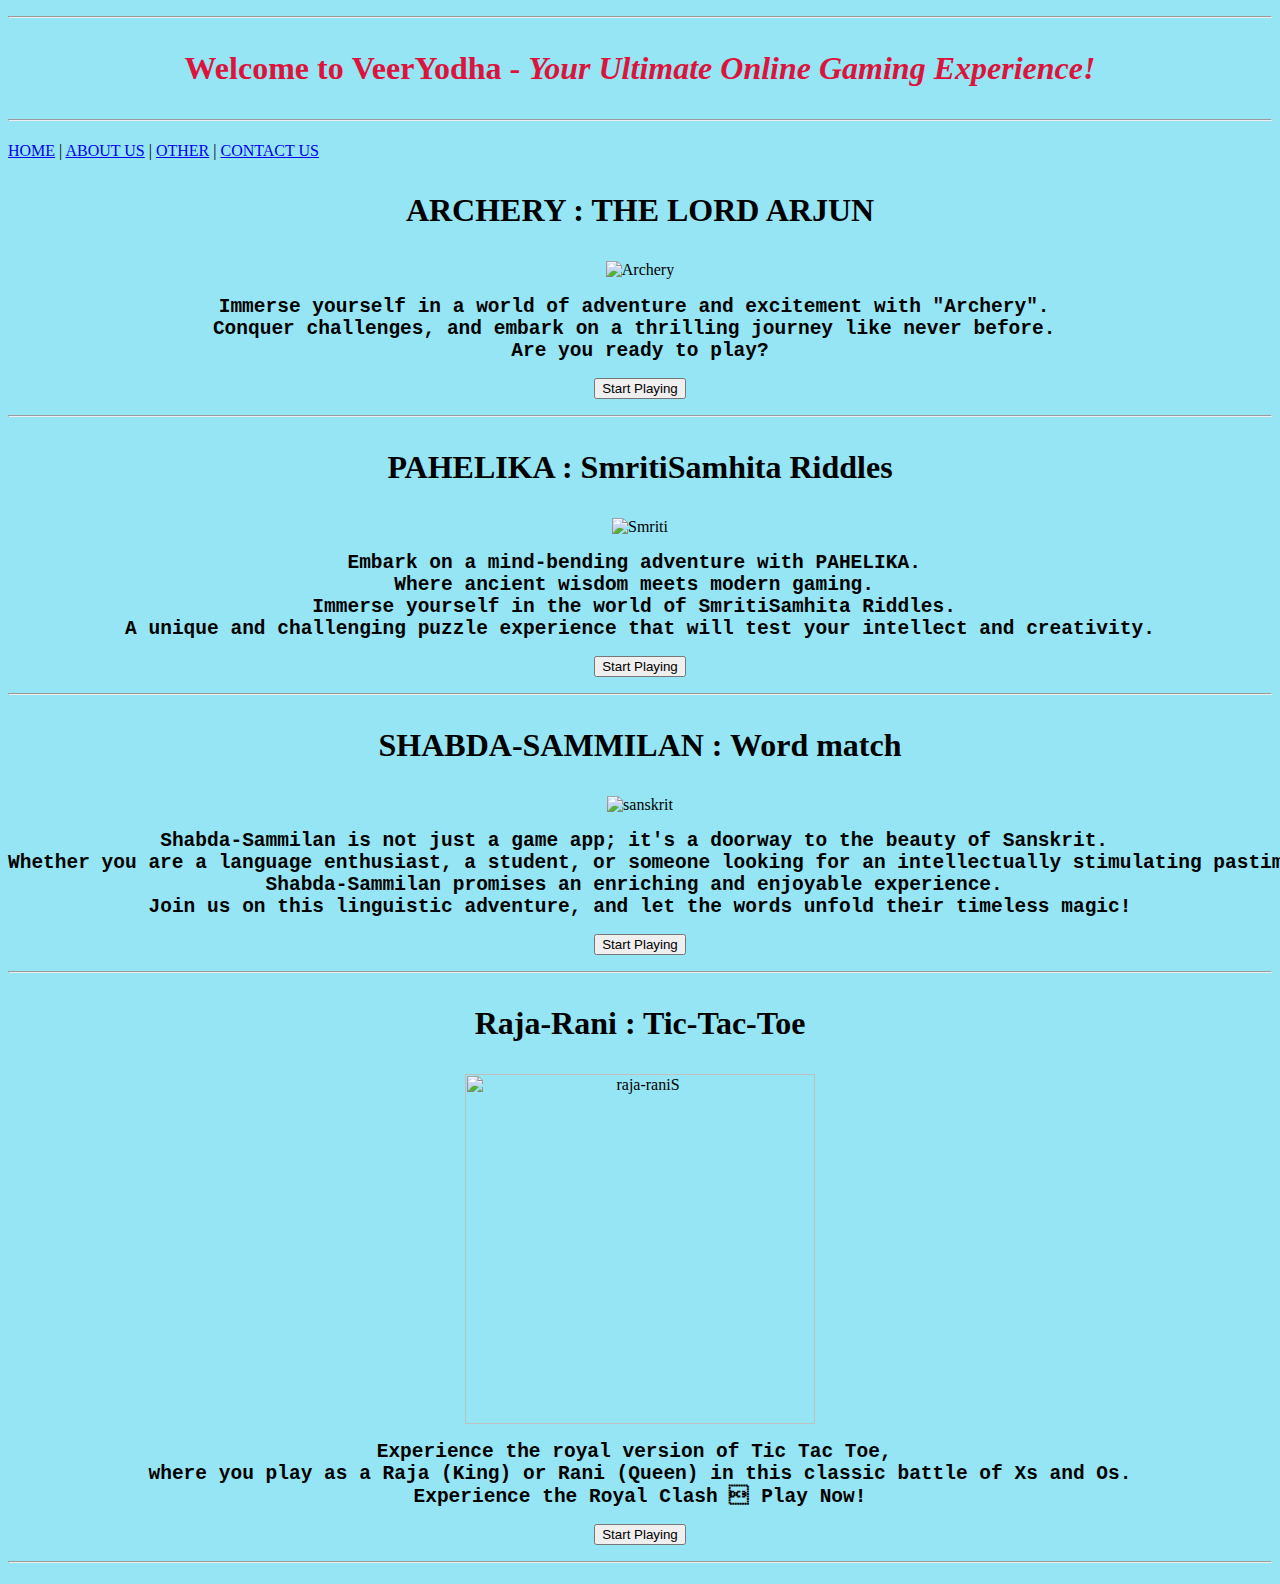
==== index.html @ a01bb9aa "03/02/24" ====
<html>

<head >
    <title>VeerYodha-Online Gaming app</title>
    <h1 style="color: crimson;">
        <hr >
        <p style="text-align:center">Welcome to <b>VeerYodha</b> - <i>Your Ultimate Online Gaming Experience!</i></p>
        <hr>
    </h1>
    <nav>
        <a href="/home.html" target="_blank">HOME</a> |
        <a href="/about.html" target="_blank">ABOUT US</a> |
        <a href="/other.html" target="_blank">OTHER</a> |
        <a href="/contact.html" target="_blank">CONTACT US</a>
        </nav>
</head>

<body style="background-color:rgba(19, 198, 230, 0.452)">
    

    <div>
    <h1><p style="text-align:center">ARCHERY : THE LORD ARJUN</p></h1>
    <p style="text-align:center">
    <img src="\images.jfif" alt="Archery"></p>
    <pre style="text-align:center"><h2>Immerse yourself in a world of adventure and excitement with "Archery". 
Conquer challenges, and embark on a thrilling journey like never before. 
Are you ready to play?</h2></pre>
    <a href="\archary.html" target="_blank"> 
    <p style="text-align:center"><button type="button" >Start Playing</button></p>
    </a>
    <hr>
</div>

<div>
    <h1><p style="text-align:center">PAHELIKA : SmritiSamhita Riddles</p></h1>
    <p style="text-align:center">
    <img src="\smriti.jpg" alt="Smriti">
    <pre style="text-align:center"><h2>Embark on a mind-bending adventure with PAHELIKA. 
Where ancient wisdom meets modern gaming. 
Immerse yourself in the world of SmritiSamhita Riddles. 
A unique and challenging puzzle experience that will test your intellect and creativity.</h2></pre></p>
    <a href="\pahelika.html" target="_blank"> 
    <p style="text-align:center"><button type="button" >Start Playing</button>
    </a>
    <hr>
</div>


<div>
    <h1><p style="text-align: center;">SHABDA-SAMMILAN : Word match</p></h1>
    <p style="text-align:center">
    <img src="\sanskrit.webp" alt="sanskrit" ></p>
    <pre style="text-align:center"><h2>Shabda-Sammilan is not just a game app; it's a doorway to the beauty of Sanskrit. 
Whether you are a language enthusiast, a student, or someone looking for an intellectually stimulating pastime, 
Shabda-Sammilan promises an enriching and enjoyable experience. 
Join us on this linguistic adventure, and let the words unfold their timeless magic!</h2></pre>
    <a href="\shabdasammilan.html" target="_blank"> 
    <p style="text-align:center"><button type="button" >Start Playing</button></p>
    </a>
    <hr>
</div>

<div>
    <h1><p style="text-align: center;">Raja-Rani : Tic-Tac-Toe</p></h1>
    <p style="text-align:center">
    <img src="\rajarani.jpg" alt="raja-raniS" width="350"></p>
    <pre style="text-align:center"><h2>Experience the royal version of Tic Tac Toe, 
where you play as a Raja (King) or Rani (Queen) in this classic battle of Xs and Os.
Experience the Royal Clash  Play Now!</h2></pre>
    <a href="\rajarani.html" target="_blank"> 
    <p style="text-align:center"><button type="button" >Start Playing</button></p>
    </a>
    <hr>
</div>
</body>

</html>
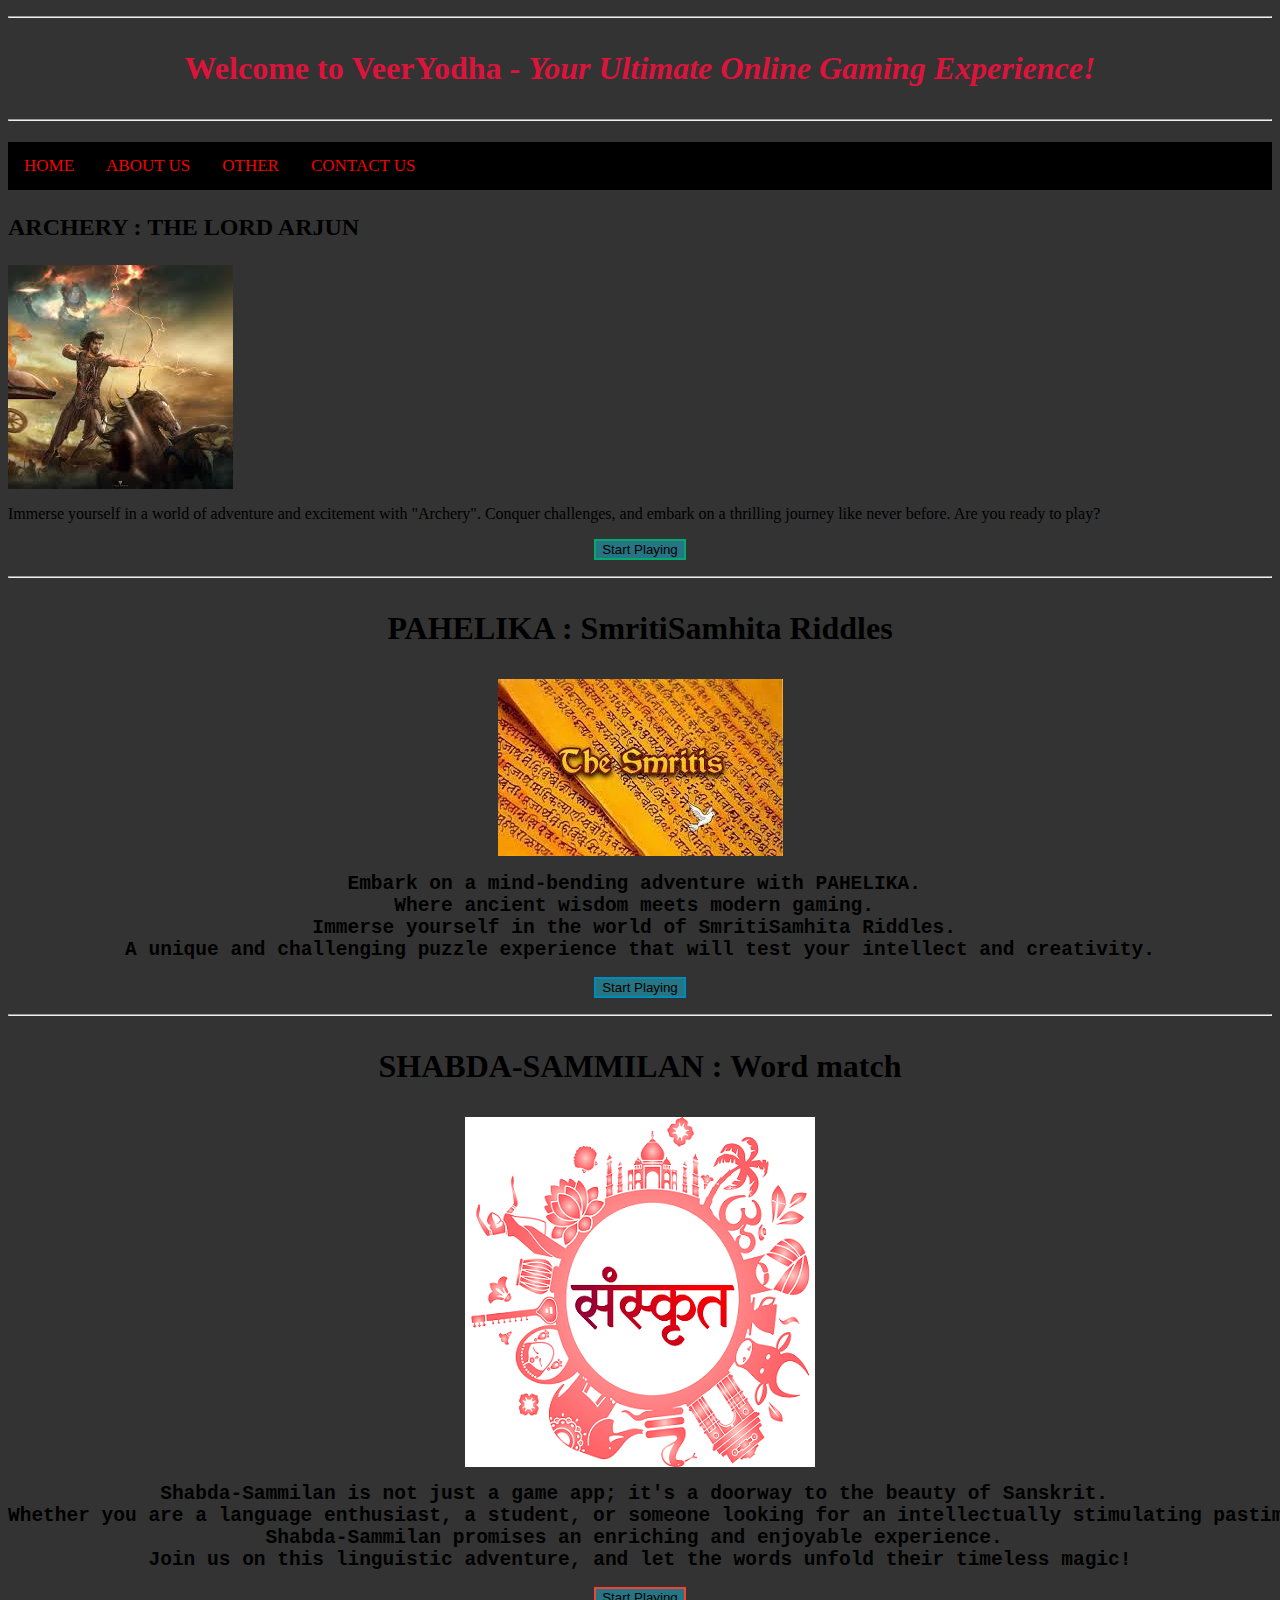
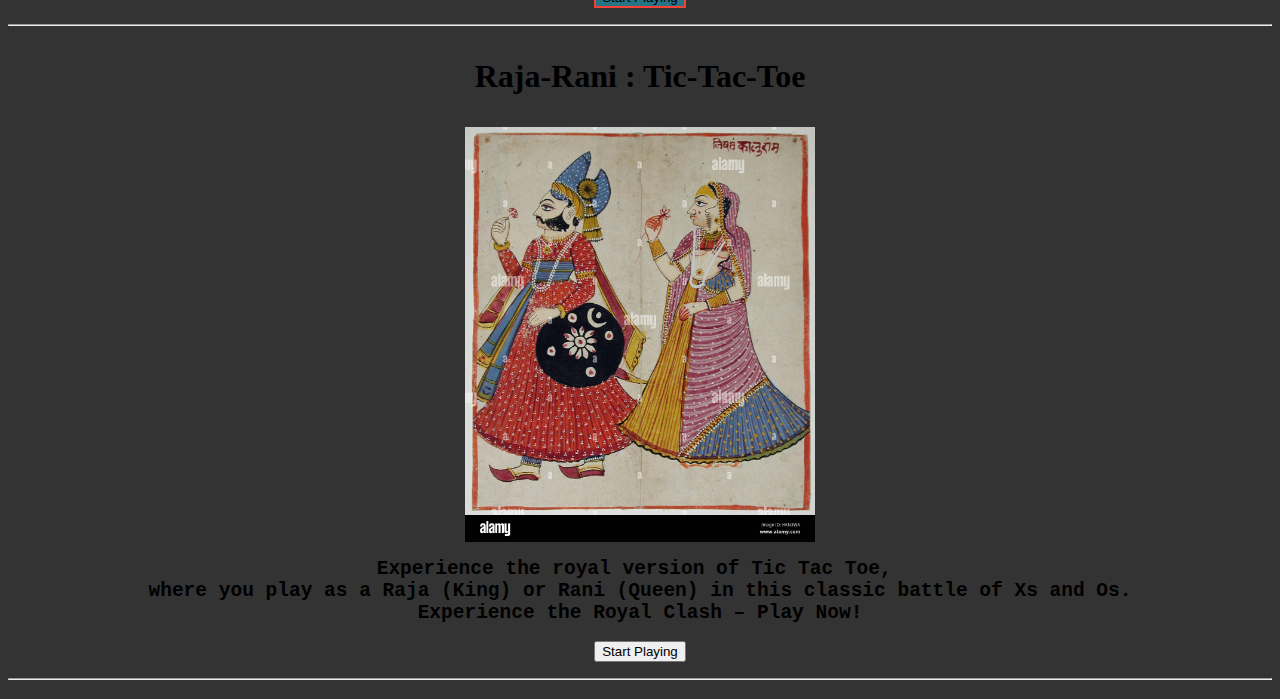
==== commit bbc6a6d5: "Add files via upload" ====
--- a/index.html
+++ b/index.html
@@ -1,77 +1,77 @@
-<html>
-
-<head >
-    <title>VeerYodha-Online Gaming app</title>
-    <h1 style="color: crimson;">
-        <hr >
-        <p style="text-align:center">Welcome to <b>VeerYodha</b> - <i>Your Ultimate Online Gaming Experience!</i></p>
-        <hr>
-    </h1>
-    <nav>
-        <a href="/home.html" target="_blank">HOME</a> |
-        <a href="/about.html" target="_blank">ABOUT US</a> |
-        <a href="/other.html" target="_blank">OTHER</a> |
-        <a href="/contact.html" target="_blank">CONTACT US</a>
-        </nav>
-</head>
-
-<body style="background-color:rgba(19, 198, 230, 0.452)">
-    
-
-    <div>
-    <h1><p style="text-align:center">ARCHERY : THE LORD ARJUN</p></h1>
-    <p style="text-align:center">
-    <img src="\images.jfif" alt="Archery"></p>
-    <pre style="text-align:center"><h2>Immerse yourself in a world of adventure and excitement with "Archery". 
-Conquer challenges, and embark on a thrilling journey like never before. 
-Are you ready to play?</h2></pre>
-    <a href="\archary.html" target="_blank"> 
-    <p style="text-align:center"><button type="button" >Start Playing</button></p>
-    </a>
-    <hr>
-</div>
-
-<div>
-    <h1><p style="text-align:center">PAHELIKA : SmritiSamhita Riddles</p></h1>
-    <p style="text-align:center">
-    <img src="\smriti.jpg" alt="Smriti">
-    <pre style="text-align:center"><h2>Embark on a mind-bending adventure with PAHELIKA. 
-Where ancient wisdom meets modern gaming. 
-Immerse yourself in the world of SmritiSamhita Riddles. 
-A unique and challenging puzzle experience that will test your intellect and creativity.</h2></pre></p>
-    <a href="\pahelika.html" target="_blank"> 
-    <p style="text-align:center"><button type="button" >Start Playing</button>
-    </a>
-    <hr>
-</div>
-
-
-<div>
-    <h1><p style="text-align: center;">SHABDA-SAMMILAN : Word match</p></h1>
-    <p style="text-align:center">
-    <img src="\sanskrit.webp" alt="sanskrit" ></p>
-    <pre style="text-align:center"><h2>Shabda-Sammilan is not just a game app; it's a doorway to the beauty of Sanskrit. 
-Whether you are a language enthusiast, a student, or someone looking for an intellectually stimulating pastime, 
-Shabda-Sammilan promises an enriching and enjoyable experience. 
-Join us on this linguistic adventure, and let the words unfold their timeless magic!</h2></pre>
-    <a href="\shabdasammilan.html" target="_blank"> 
-    <p style="text-align:center"><button type="button" >Start Playing</button></p>
-    </a>
-    <hr>
-</div>
-
-<div>
-    <h1><p style="text-align: center;">Raja-Rani : Tic-Tac-Toe</p></h1>
-    <p style="text-align:center">
-    <img src="\rajarani.jpg" alt="raja-raniS" width="350"></p>
-    <pre style="text-align:center"><h2>Experience the royal version of Tic Tac Toe, 
-where you play as a Raja (King) or Rani (Queen) in this classic battle of Xs and Os.
-Experience the Royal Clash  Play Now!</h2></pre>
-    <a href="\rajarani.html" target="_blank"> 
-    <p style="text-align:center"><button type="button" >Start Playing</button></p>
-    </a>
-    <hr>
-</div>
-</body>
-
+<html>
+
+<head >
+    <title>VeerYodha-Online Gaming app</title>
+    <h1 style="color: crimson;">
+        <hr >
+        <p style="text-align:center">Welcome to <b>VeerYodha</b> - <i>Your Ultimate Online Gaming Experience!</i></p>
+        <hr>
+    </h1>
+    <nav class="topnav">
+        <a href="/home.html" target="_blank">HOME</a>
+        <a href="/about.html" target="_blank">ABOUT US</a>
+        <a href="/other.html" target="_blank">OTHER</a>
+        <a href="/contact.html" target="_blank">CONTACT US</a>
+   </nav>
+    <link rel="stylesheet" href="/nav.css">
+</head>
+
+<body style="background-color:#333">
+    
+
+    <div>
+    <h2><p>ARCHERY : THE LORD ARJUN</p></h2>
+    <img src="\images.jfif" alt="Archery">
+    <p>Immerse yourself in a world of adventure and excitement with "Archery". 
+Conquer challenges, and embark on a thrilling journey like never before. 
+Are you ready to play?</p>
+    <a href="\archary.html" target="_blank"> 
+    <p style="text-align:center"><button type="button" class="button1" >Start Playing</button></p>
+    </a>
+    <hr>
+</div>
+
+<div>
+    <h1><p style="text-align:center">PAHELIKA : SmritiSamhita Riddles</p></h1>
+    <p style="text-align:center">
+    <img src="\smriti.jpg" alt="Smriti">
+    <pre style="text-align:center"><h2>Embark on a mind-bending adventure with PAHELIKA. 
+Where ancient wisdom meets modern gaming. 
+Immerse yourself in the world of SmritiSamhita Riddles. 
+A unique and challenging puzzle experience that will test your intellect and creativity.</h2></pre></p>
+    <a href="\pahelika.html" target="_blank"> 
+    <p style="text-align:center"><button type="button" class="button2">Start Playing</button>
+    </a>
+    <hr>
+</div>
+
+
+<div>
+    <h1><p style="text-align: center;">SHABDA-SAMMILAN : Word match</p></h1>
+    <p style="text-align:center">
+    <img src="\sanskrit.webp" alt="sanskrit" ></p>
+    <pre style="text-align:center"><h2>Shabda-Sammilan is not just a game app; it's a doorway to the beauty of Sanskrit. 
+Whether you are a language enthusiast, a student, or someone looking for an intellectually stimulating pastime, 
+Shabda-Sammilan promises an enriching and enjoyable experience. 
+Join us on this linguistic adventure, and let the words unfold their timeless magic!</h2></pre>
+    <a href="\shabdasammilan.html" target="_blank"> 
+    <p style="text-align:center"><button type="button" class="button3">Start Playing</button></p>
+    </a>
+    <hr>
+</div>
+
+<div>
+    <h1><p style="text-align: center;">Raja-Rani : Tic-Tac-Toe</p></h1>
+    <p style="text-align:center">
+    <img src="\rajarani.jpg" alt="raja-raniS" width="350"></p>
+    <pre style="text-align:center"><h2>Experience the royal version of Tic Tac Toe, 
+where you play as a Raja (King) or Rani (Queen) in this classic battle of Xs and Os.
+Experience the Royal Clash – Play Now!</h2></pre>
+    <a href="\rajarani.html" target="_blank"> 
+    <p style="text-align:center"><button type="button" class="button5" >Start Playing</button></p>
+    </a>
+    <hr>
+</div>
+</body>
+
 </html>--- a/nav.css
+++ b/nav.css
@@ -0,0 +1,100 @@
+/* Add a black background color to the top navigation */
+.topnav {
+  background-color: #000000;
+  overflow: hidden;
+}
+
+/* Style the links inside the navigation bar */
+.topnav a {
+  float: left;
+  display: block;
+  color: #ff0000fb;
+  text-align: center;
+  padding: 14px 16px;
+  text-decoration: none;
+  font-size: 17px;
+}
+
+/* Change the color of links on hover */
+.topnav a:hover {
+  background-color: #ddd;
+  color: black;
+}
+
+/* Add an active class to highlight the current page */
+.topnav a.active {
+  background-color: #04AA6D;
+  color: white;
+}
+
+/* Hide the link that should open and close the topnav on small screens */
+.topnav .icon {
+  display: none;
+}
+
+
+.button {
+  background-color: #04AA6D; /* Green */
+  border: none;
+  color:rgba(19, 198, 230, 0.452);
+  padding: 26px 32px;
+  text-align: center;
+  text-decoration: none;
+  display: inline-block;
+  font-size: 15px;
+  margin: 50px 70px;
+  transition-duration: 0.4s;
+  cursor: pointer;
+}
+
+.button1 {
+  background-color: rgba(19, 198, 230, 0.452); 
+  color: black; 
+  border: 2px solid #04AA6D;
+}
+
+.button1:hover {
+  background-color: #04AA6D;
+  color: white;
+}
+
+.button2 {
+  background-color:rgba(19, 198, 230, 0.452); 
+  color: black; 
+  border: 2px solid #008CBA;
+}
+
+.button2:hover {
+  background-color: #008CBA;
+  color: white;
+}
+
+.button3 {
+  background-color:rgba(19, 198, 230, 0.452); 
+  color: black; 
+  border: 2px solid #f44336;
+}
+
+.button3:hover {
+  background-color: #f44336;
+  color: white;
+}
+
+.button4 {
+  background-color: white;
+  color: black;
+  border: 2px solid #e7e7e7;
+}
+
+.button4:hover {background-color: #e7e7e7;} */
+
+.button5 {
+  background-color: rgba(19, 198, 230, 0.452);
+  color: black;
+  border: 2px solid #555555;
+}
+
+.button5:hover {
+  background-color: #555555;
+  color: white;
+}
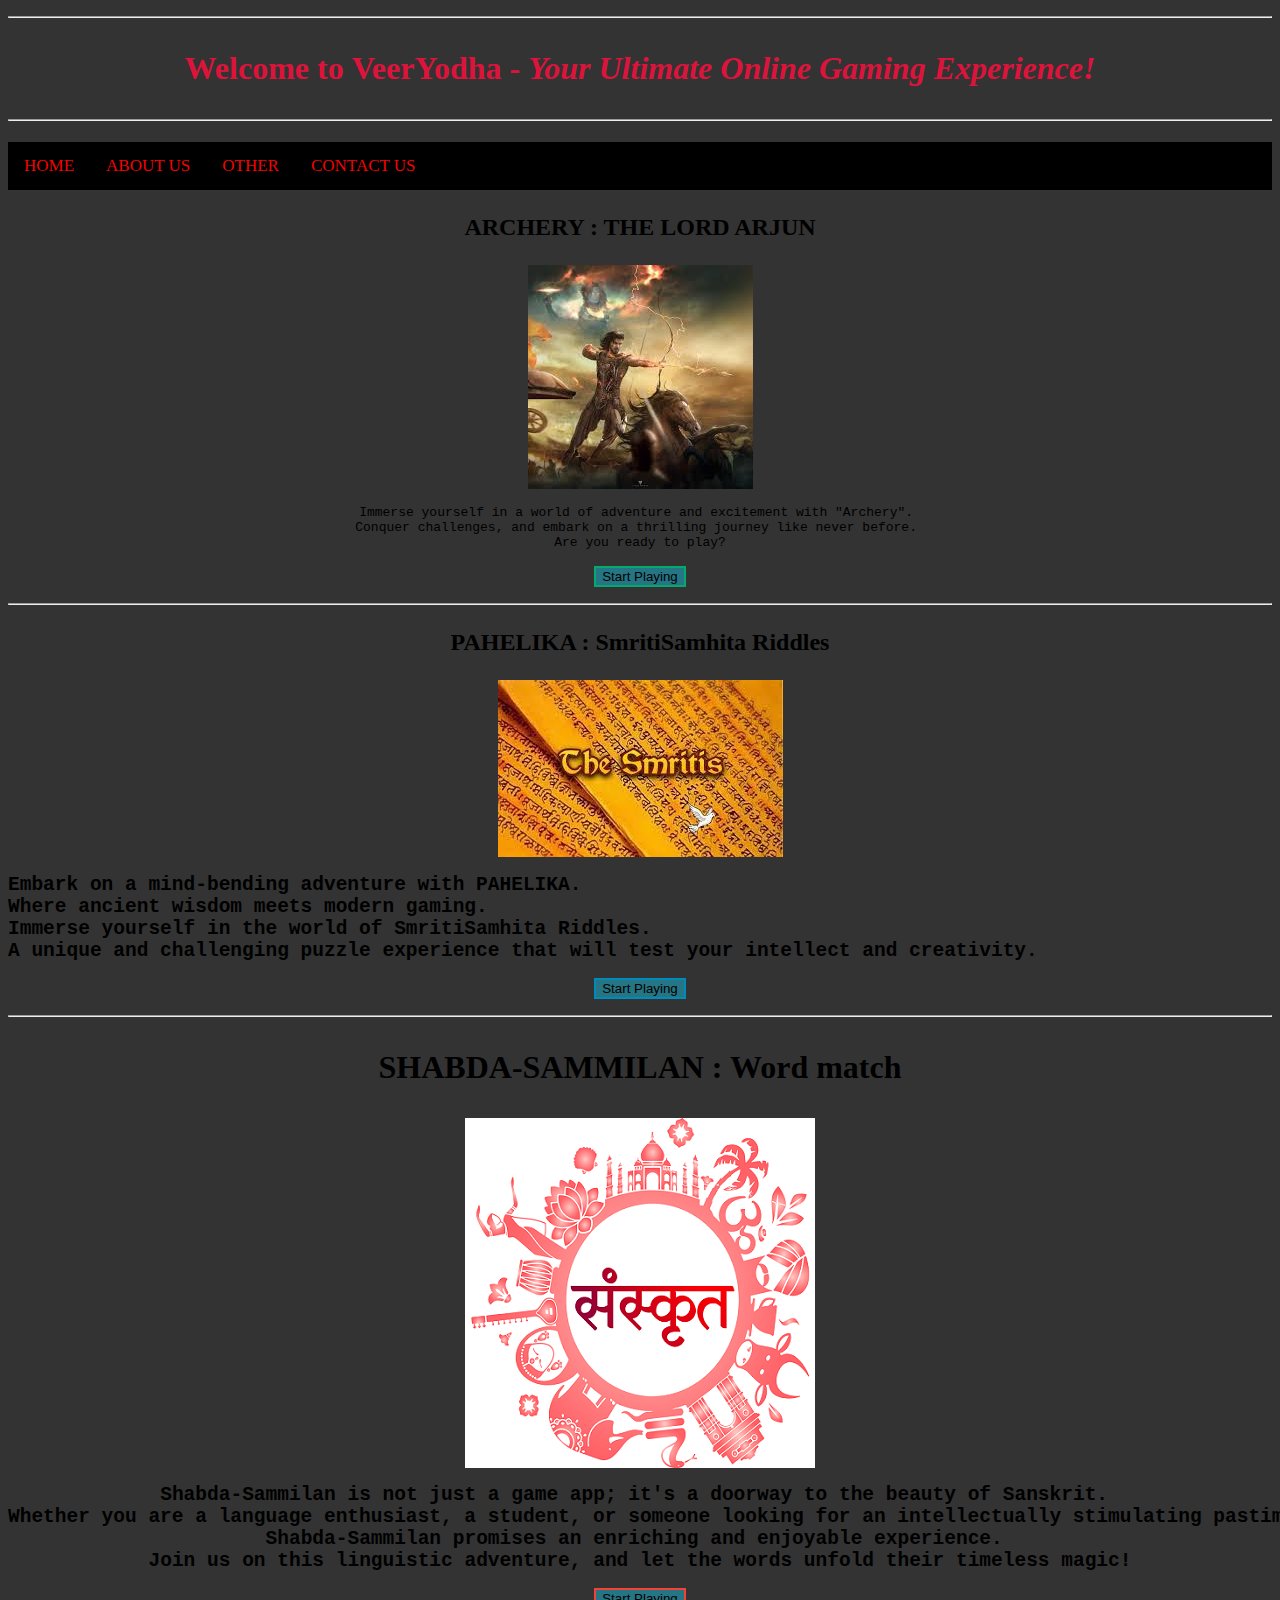
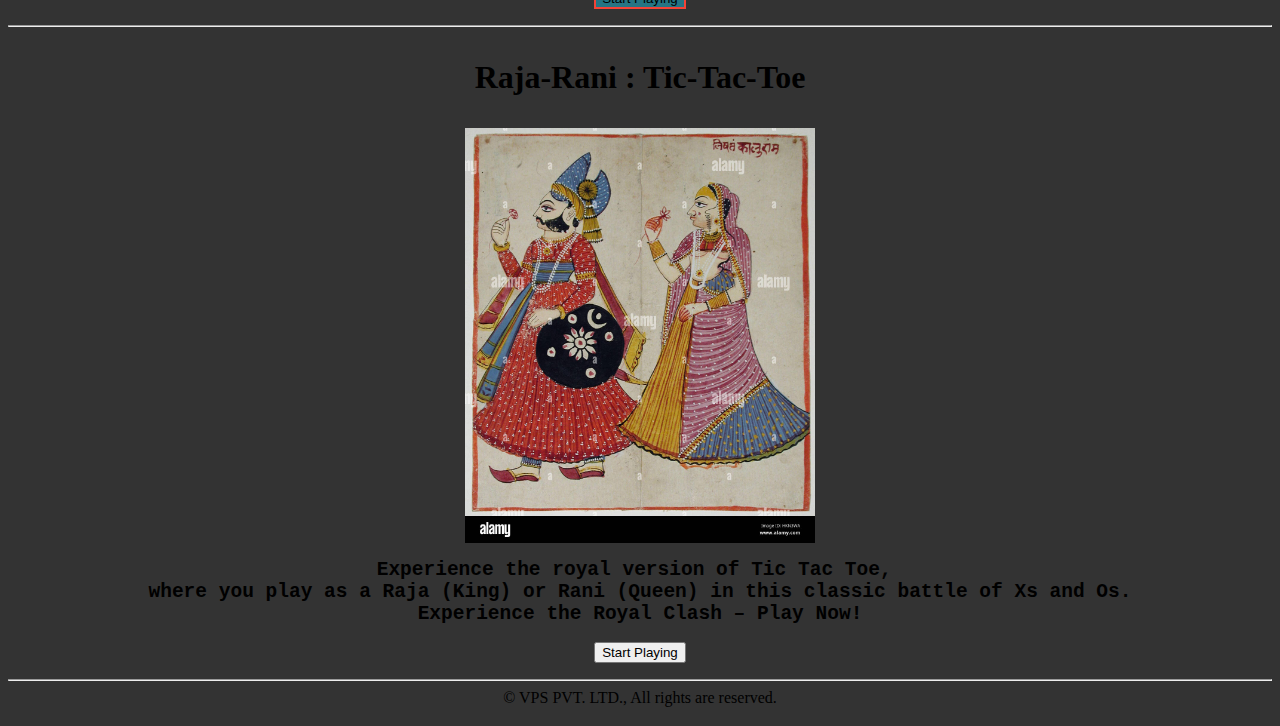
==== commit cacbf7b2: "Add files via upload" ====
--- a/index.html
+++ b/index.html
@@ -20,11 +20,13 @@
     
 
     <div>
-    <h2><p>ARCHERY : THE LORD ARJUN</p></h2>
+    <h2><p style="text-align:center">ARCHERY : THE LORD ARJUN</p></h2>
+    <p style="text-align:center">
     <img src="\images.jfif" alt="Archery">
-    <p>Immerse yourself in a world of adventure and excitement with "Archery". 
+    </p>
+    <pre style="text-align:center" >Immerse yourself in a world of adventure and excitement with "Archery". 
 Conquer challenges, and embark on a thrilling journey like never before. 
-Are you ready to play?</p>
+Are you ready to play?</pre>
     <a href="\archary.html" target="_blank"> 
     <p style="text-align:center"><button type="button" class="button1" >Start Playing</button></p>
     </a>
@@ -32,10 +34,10 @@
 </div>
 
 <div>
-    <h1><p style="text-align:center">PAHELIKA : SmritiSamhita Riddles</p></h1>
+    <h2><p style="text-align:center">PAHELIKA : SmritiSamhita Riddles</p></h2>
     <p style="text-align:center">
     <img src="\smriti.jpg" alt="Smriti">
-    <pre style="text-align:center"><h2>Embark on a mind-bending adventure with PAHELIKA. 
+    <pre><h2>Embark on a mind-bending adventure with PAHELIKA. 
 Where ancient wisdom meets modern gaming. 
 Immerse yourself in the world of SmritiSamhita Riddles. 
 A unique and challenging puzzle experience that will test your intellect and creativity.</h2></pre></p>
@@ -72,6 +74,7 @@
     </a>
     <hr>
 </div>
+<footer style="text-align: center;">&copy; VPS PVT. LTD., All rights are reserved.</footer>
 </body>
 
 </html>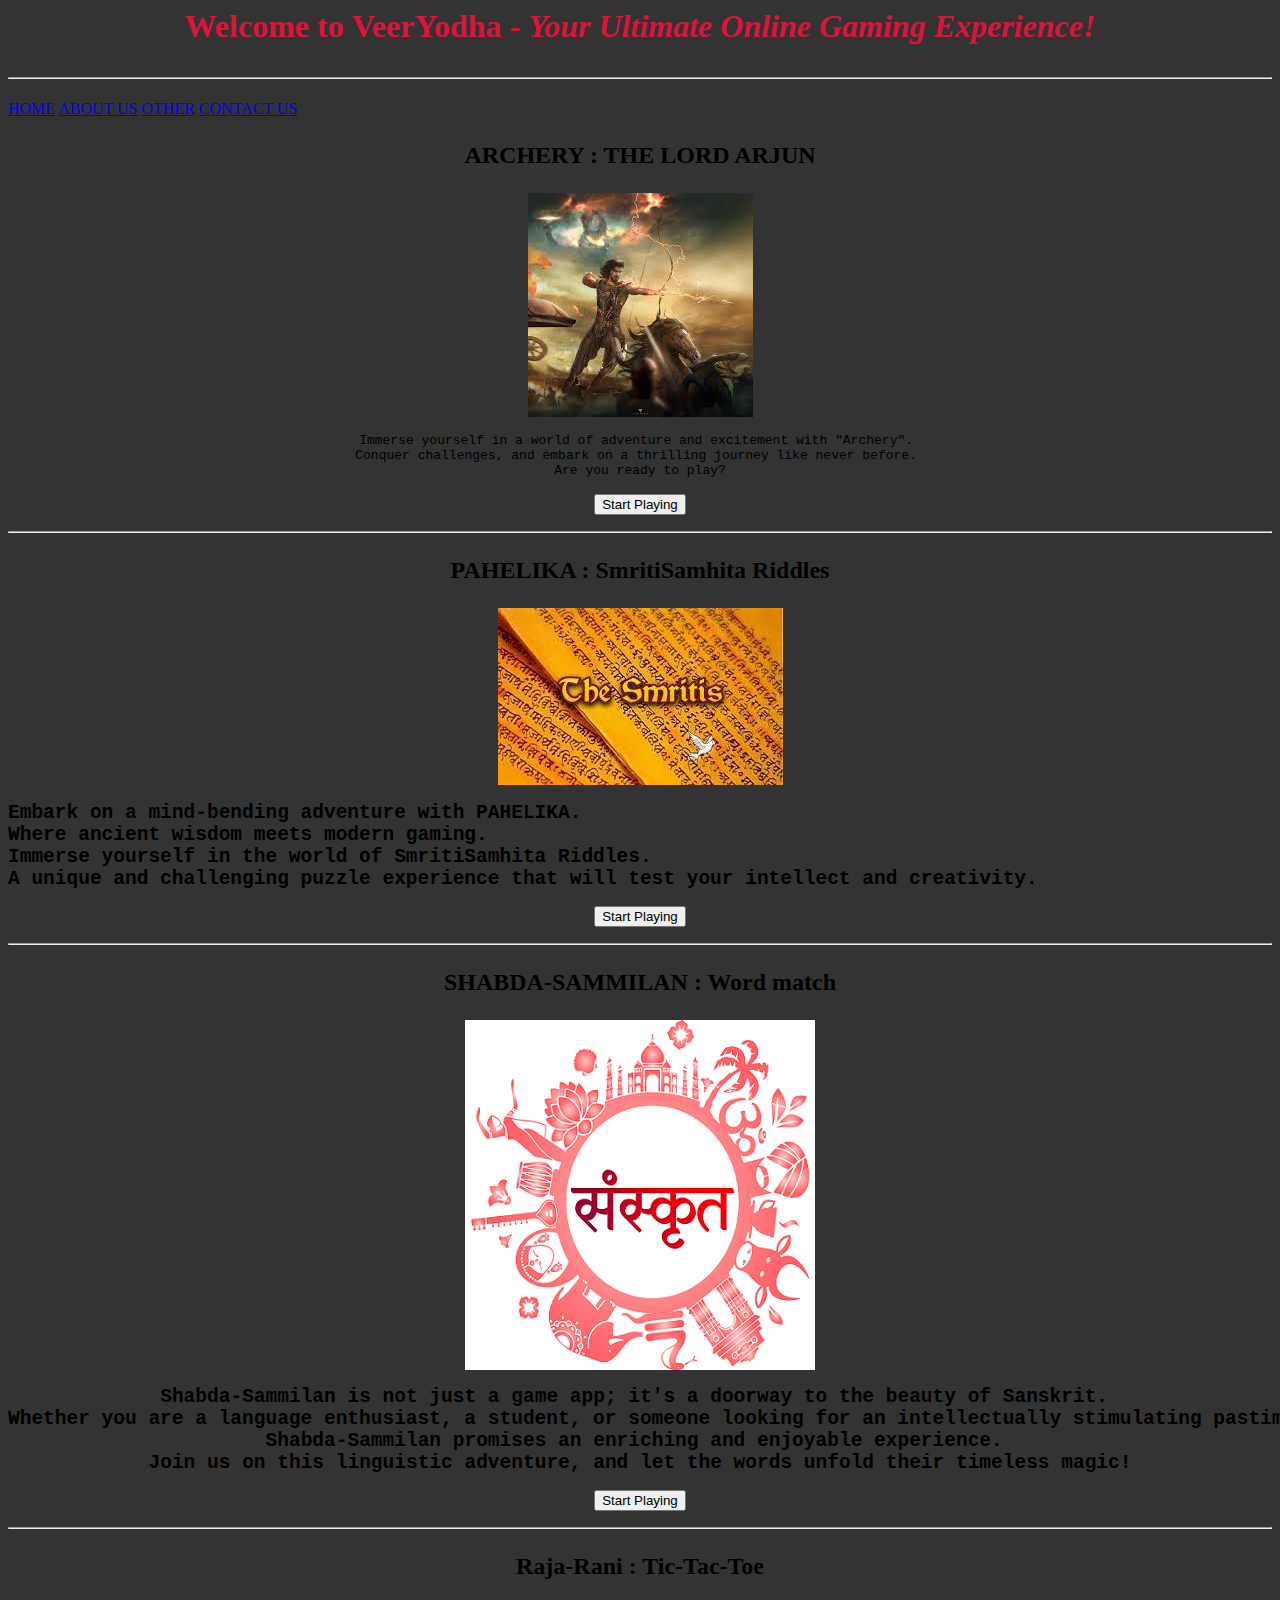
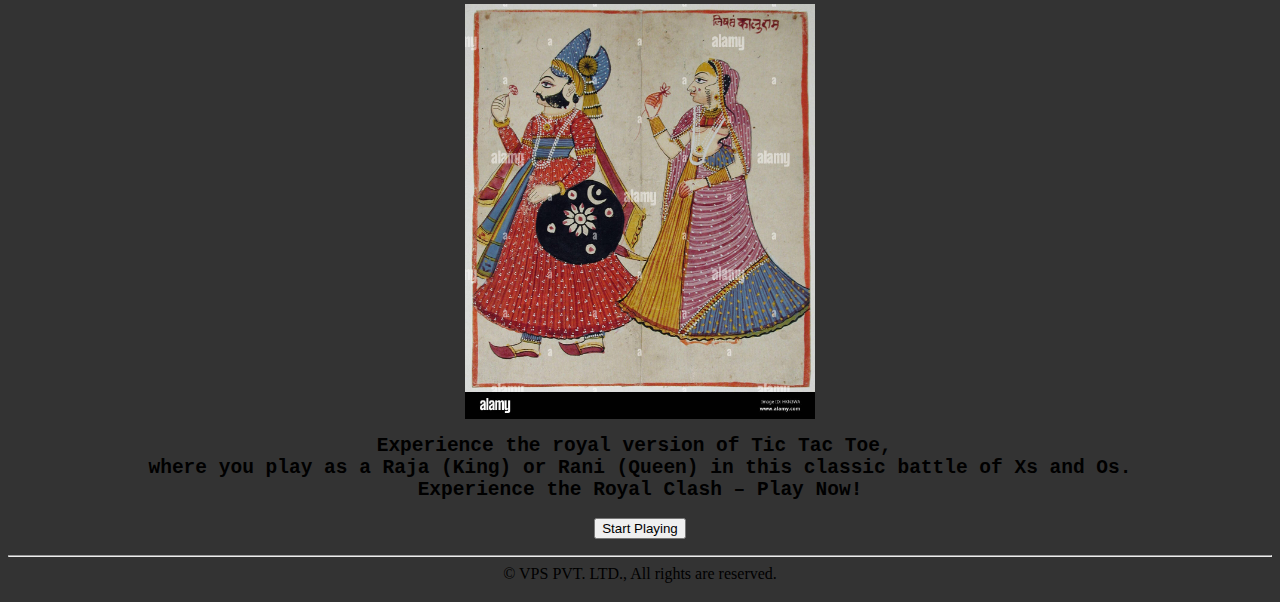
==== commit edd96cc4: "Add files via upload" ====
--- a/index.html
+++ b/index.html
@@ -1,9 +1,7 @@
 <html>
-
 <head >
     <title>VeerYodha-Online Gaming app</title>
     <h1 style="color: crimson;">
-        <hr >
         <p style="text-align:center">Welcome to <b>VeerYodha</b> - <i>Your Ultimate Online Gaming Experience!</i></p>
         <hr>
     </h1>
@@ -13,13 +11,11 @@
         <a href="/other.html" target="_blank">OTHER</a>
         <a href="/contact.html" target="_blank">CONTACT US</a>
    </nav>
-    <link rel="stylesheet" href="/nav.css">
+    <link rel="stylesheet" href="/style.css">
 </head>
 
 <body style="background-color:#333">
-    
-
-    <div>
+    <div id="arch">
     <h2><p style="text-align:center">ARCHERY : THE LORD ARJUN</p></h2>
     <p style="text-align:center">
     <img src="\images.jfif" alt="Archery">
@@ -49,7 +45,7 @@
 
 
 <div>
-    <h1><p style="text-align: center;">SHABDA-SAMMILAN : Word match</p></h1>
+    <h2><p style="text-align: center;">SHABDA-SAMMILAN : Word match</p></h2>
     <p style="text-align:center">
     <img src="\sanskrit.webp" alt="sanskrit" ></p>
     <pre style="text-align:center"><h2>Shabda-Sammilan is not just a game app; it's a doorway to the beauty of Sanskrit. 
@@ -63,7 +59,7 @@
 </div>
 
 <div>
-    <h1><p style="text-align: center;">Raja-Rani : Tic-Tac-Toe</p></h1>
+    <h2><p style="text-align: center;">Raja-Rani : Tic-Tac-Toe</p></h2>
     <p style="text-align:center">
     <img src="\rajarani.jpg" alt="raja-raniS" width="350"></p>
     <pre style="text-align:center"><h2>Experience the royal version of Tic Tac Toe, 
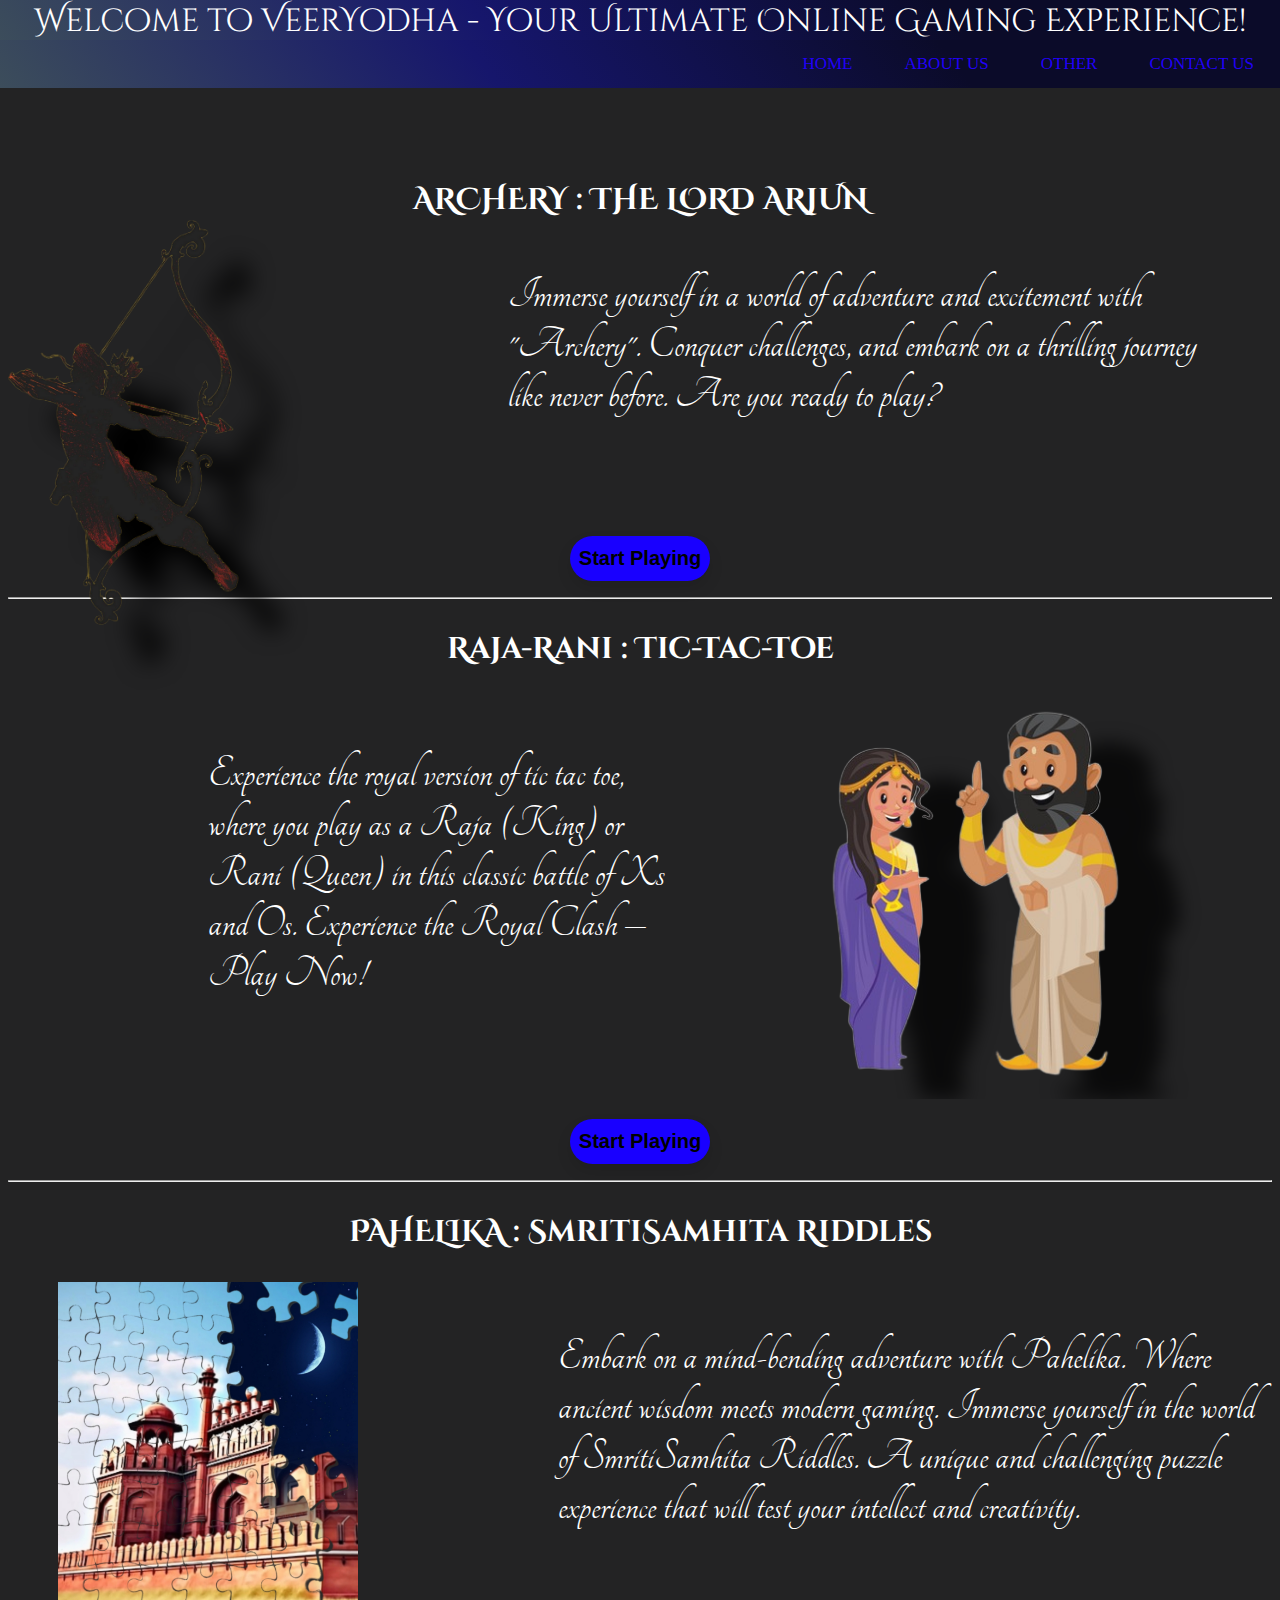
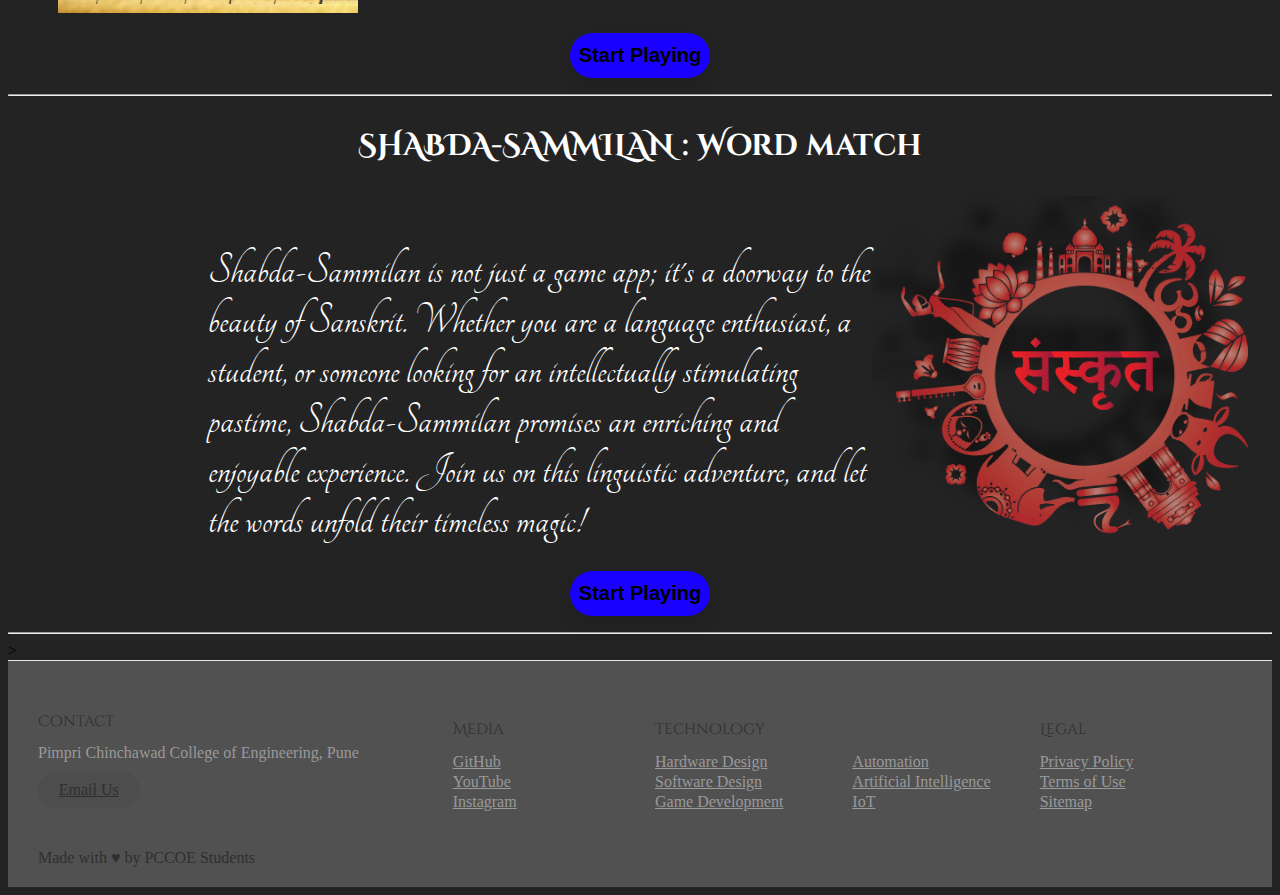
==== commit e260fb31: "Add files via upload" ====
--- a/index.html
+++ b/index.html
@@ -1,76 +1,192 @@
-<html>
-<head >
+<!DOCTYPE html>
+<html lang="en">
+<head>
+    <meta charset="UTF-8">
+    <meta name="viewport" content="width=device-width, initial-scale=1.0">
     <title>VeerYodha-Online Gaming app</title>
-    <h1 style="color: crimson;">
-        <p style="text-align:center">Welcome to <b>VeerYodha</b> - <i>Your Ultimate Online Gaming Experience!</i></p>
-        <hr>
-    </h1>
-    <nav class="topnav">
-        <a href="/home.html" target="_blank">HOME</a>
-        <a href="/about.html" target="_blank">ABOUT US</a>
-        <a href="/other.html" target="_blank">OTHER</a>
-        <a href="/contact.html" target="_blank">CONTACT US</a>
-   </nav>
-    <link rel="stylesheet" href="/style.css">
+    
+    <link rel="stylesheet" href="./style.css">
+    <link rel="preconnect" href="https://fonts.googleapis.com">
+<link rel="preconnect" href="https://fonts.gstatic.com" crossorigin>
+<link href="https://fonts.googleapis.com/css2?family=Tangerine:wght@400;700&display=swap" rel="stylesheet">
+<link rel="preconnect" href="https://fonts.googleapis.com">
+<link rel="preconnect" href="https://fonts.gstatic.com" crossorigin>
+<link href="https://fonts.googleapis.com/css2?family=Cinzel+Decorative:wght@400;700;900&display=swap" rel="stylesheet">
+<link rel="preconnect" href="https://fonts.googleapis.com">
+<link rel="preconnect" href="https://fonts.gstatic.com" crossorigin>
+<link href="https://fonts.googleapis.com/css2?family=Cinzel+Decorative:wght@400;700;900&family=Cinzel:wght@400..900&display=swap" rel="stylesheet">
 </head>
 
-<body style="background-color:#333">
-    <div id="arch">
-    <h2><p style="text-align:center">ARCHERY : THE LORD ARJUN</p></h2>
-    <p style="text-align:center">
-    <img src="\images.jfif" alt="Archery">
-    </p>
-    <pre style="text-align:center" >Immerse yourself in a world of adventure and excitement with "Archery". 
-Conquer challenges, and embark on a thrilling journey like never before. 
-Are you ready to play?</pre>
-    <a href="\archary.html" target="_blank"> 
-    <p style="text-align:center"><button type="button" class="button1" >Start Playing</button></p>
-    </a>
-    <hr>
-</div>
+<body >
+  
+  
+  <h1 class="name">
+  Welcome to <b>VeerYodha</b> - Your Ultimate Online Gaming Experience!
+  <!-- <hr style="margin: 0px;"> -->
+</h1>
+  
+<nav class="topnav">
+  <a href="./index.html" target="_blank">HOME</a>
+  <a href="./about.html" target="_blank">ABOUT US</a>
+  <a href="./other.html" target="_blank">OTHER</a>
+  <a href="./contact.html" target="_blank">CONTACT US</a>
+  <!-- <a href=""><input type="text" placeholder="Search"></a> -->
+</nav>
+    <div class="archary">
+        <div class="arch">
+            <h2 style="margin: 0px;">ARCHERY : THE LORD ARJUN</h2>
+        </div>
+        <div class="both">
+            <div class="arjun"><img src="./arjun.png" alt="Arjun" width="300"></div>
+            <div class="im">Immerse yourself in a world of adventure and excitement with "Archery". Conquer challenges, and embark on a thrilling journey like never before. Are you ready to play? </div>
+        </div>
+        <a href="./archary.html" target="_blank"> 
+            <p style="text-align:center"><button type="button" class="button1" >Start Playing</button></p>
+        </a>
+        <hr>
+    </div>
 
-<div>
-    <h2><p style="text-align:center">PAHELIKA : SmritiSamhita Riddles</p></h2>
-    <p style="text-align:center">
-    <img src="\smriti.jpg" alt="Smriti">
-    <pre><h2>Embark on a mind-bending adventure with PAHELIKA. 
-Where ancient wisdom meets modern gaming. 
-Immerse yourself in the world of SmritiSamhita Riddles. 
-A unique and challenging puzzle experience that will test your intellect and creativity.</h2></pre></p>
-    <a href="\pahelika.html" target="_blank"> 
-    <p style="text-align:center"><button type="button" class="button2">Start Playing</button>
-    </a>
-    <hr>
-</div>
+    <div class="archary">
+        <div class="arch">
+            <h2 style="margin: 0px;"><p style="text-align:center" style="margin: 0px">Raja-Rani : Tic-Tac-Toe</p></h2>
+        </div>
+        <div class="both">
+            
+            <div class="im">Experience the royal version of tic tac toe, 
+                where you play as a Raja (King) or Rani (Queen) in this classic battle of Xs and Os.
+                Experience the Royal Clash – Play Now!</div>
+                <div class="rajarani"><img src="./rajarani.png" alt="Rajarani" height="400px"></div>
+        </div>
+        <a href="./archary.html" target="_blank"> 
+            <p style="text-align:center"><button type="button" class="button2" >Start Playing</button></p>
+        </a>
+        <hr>
+    </div
+
+    <div class="archary">
+        <div class="arch">
+            <h2 style="margin: 0px;"><p style="text-align:center" style="margin: 0px">PAHELIKA : SmritiSamhita Riddles</p></h2>
+        </div>
+        <div class="both">
+            <div class="paheli" style="margin: 0px 0px 0px 50px;"><img src="./paheli.jpg" alt="Paheli" width="300"></div>
+            <div class="im">Embark on a mind-bending adventure with Pahelika. Where ancient wisdom meets modern gaming. Immerse yourself in the world of SmritiSamhita Riddles. A unique and challenging puzzle experience that will test your intellect and creativity. </div>
+        </div>
+        <a href="./archary.html" target="_blank"> 
+            <p style="text-align:center"><button type="button" class="button3" >Start Playing</button></p>
+        </a>
+        <hr>
+    </div>
 
 
-<div>
-    <h2><p style="text-align: center;">SHABDA-SAMMILAN : Word match</p></h2>
-    <p style="text-align:center">
-    <img src="\sanskrit.webp" alt="sanskrit" ></p>
-    <pre style="text-align:center"><h2>Shabda-Sammilan is not just a game app; it's a doorway to the beauty of Sanskrit. 
-Whether you are a language enthusiast, a student, or someone looking for an intellectually stimulating pastime, 
-Shabda-Sammilan promises an enriching and enjoyable experience. 
-Join us on this linguistic adventure, and let the words unfold their timeless magic!</h2></pre>
-    <a href="\shabdasammilan.html" target="_blank"> 
-    <p style="text-align:center"><button type="button" class="button3">Start Playing</button></p>
-    </a>
-    <hr>
-</div>
+    <div class="archary">
+        <div class="arch">
+            <h2 style="margin: 0px;"><p style="text-align:center" style="margin: 0px">SHABDA-SAMMILAN : Word match</p></h2>
+        </div>
+        <div class="both">
+            
+            <div class="im">Shabda-Sammilan is not just a game app; it's a doorway to the beauty of Sanskrit. 
+                Whether you are a language enthusiast, a student, or someone looking for an intellectually stimulating pastime, 
+                Shabda-Sammilan promises an enriching and enjoyable experience. 
+                Join us on this linguistic adventure, and let the words unfold their timeless magic! </div>
+                <div class="sh"><img src="./shabd.png" alt="shabd" width="400"></div>
+        </div>
+        <a href="./archary.html" target="_blank"> 
+            <p style="text-align:center"><button type="button" class="button4" >Start Playing</button></p>
+        </a>
+        <hr>
+    </div>
 
-<div>
-    <h2><p style="text-align: center;">Raja-Rani : Tic-Tac-Toe</p></h2>
-    <p style="text-align:center">
-    <img src="\rajarani.jpg" alt="raja-raniS" width="350"></p>
-    <pre style="text-align:center"><h2>Experience the royal version of Tic Tac Toe, 
-where you play as a Raja (King) or Rani (Queen) in this classic battle of Xs and Os.
-Experience the Royal Clash – Play Now!</h2></pre>
-    <a href="\rajarani.html" target="_blank"> 
-    <p style="text-align:center"><button type="button" class="button5" >Start Playing</button></p>
-    </a>
-    <hr>
-</div>
-<footer style="text-align: center;">&copy; VPS PVT. LTD., All rights are reserved.</footer>
+>
+<!-- <footer style="text-align: center;">&copy; VPS PVT. LTD., All rights are reserved.</footer> -->
+<footer class="footer">
+  <div class="footer__addr">
+    <!-- <h1 class="footer__logo">Something</h1> -->
+        
+    <h2>Contact</h2>
+    
+    <address>
+      Pimpri Chinchawad College of Engineering, Pune<br>
+          
+      <a class="footer__btn" href="mailto:vikasshirsath04.com">Email Us</a>
+    </address>
+  </div>
+  
+  <ul class="footer__nav">
+    <li class="nav__item">
+      <h2 class="nav__title">Media</h2>
+
+      <ul class="nav__ul">
+        <li>
+          <a href="#">GitHub</a>
+        </li>
+
+        <li>
+          <a href="#">YouTube</a>
+        </li>
+            
+        <li>
+          <a href="#">Instagram</a>
+        </li>
+      </ul>
+    </li>
+    
+    <li class="nav__item nav__item--extra">
+      <h2 class="nav__title">Technology</h2>
+      
+      <ul class="nav__ul nav__ul--extra">
+        <li>
+          <a href="#">Hardware Design</a>
+        </li>
+        
+        <li>
+          <a href="#">Software Design</a>
+        </li>
+        
+        <li>
+          <a href="#">Game Development</a>
+        </li>
+        
+        <li>
+          <a href="#">Automation</a>
+        </li>
+        
+        <li>
+          <a href="#">Artificial Intelligence</a>
+        </li>
+        
+        <li>
+          <a href="#">IoT</a>
+        </li>
+      </ul>
+    </li>
+    
+    <li class="nav__item">
+      <h2 class="nav__title">Legal</h2>
+      
+      <ul class="nav__ul">
+        <li>
+          <a href="#">Privacy Policy</a>
+        </li>
+        
+        <li>
+          <a href="#">Terms of Use</a>
+        </li>
+        
+        <li>
+          <a href="#">Sitemap</a>
+        </li>
+      </ul>
+    </li>
+  </ul>
+  
+  <!-- <div class="legal">
+    <p>&copy; 2019 Something. All rights reserved.</p> -->
+    
+    <div class="legal__links">
+      <span>Made with <span class="heart">♥</span> by PCCOE Students</span>
+    </div>
+  </div>
+</footer>
 </body>
 
 </html>--- a/style.css
+++ b/style.css
@@ -0,0 +1,345 @@
+/* Add a black background color to the top navigation */
+.topnav {
+  background: linear-gradient(52deg, rgba(221,249,255,1) 0%, rgba(60,77,91,1) 0%, rgba(22,22,108,1) 38%, rgba(11,11,41,1) 74%);  right: 0px;
+  overflow: hidden;
+  display: flex;
+  flex-direction: row;
+  justify-content: right;
+}
+
+nav{
+  position: fixed;
+  left: 0px;
+  top: 40px;
+  right: 0px;
+  margin: 0px;
+}
+
+
+/* Style the links inside the navigation bar */
+.topnav a {
+  float: left;
+  color: #2200fffb;
+  text-align: center;
+  padding: 14px 16px;
+  text-decoration: none;
+  font-size: 17px;
+  margin-right: 10px;
+  margin-left: 10px;
+}
+
+/* Change the color of links on hover */
+.topnav a:hover {
+  background-color: #ddd;
+  color: black;
+}
+
+/* Add an active class to highlight the current page */
+.topnav a.active {
+  background-color: #04AA6D;
+  color: white;
+}
+
+/* Hide the link that should open and close the topnav on small screens */
+.topnav .icon {
+  display: none;
+}
+
+.name{
+  position: fixed;
+  left: 0px;
+  top: 0px;
+  right: 0px;
+  margin: 0px;
+  text-align: center;
+  /* background: rgb(221,249,255);
+  background: rgb(221,249,255);
+  background: rgb(221,249,255); */
+  background: linear-gradient(52deg, rgba(221,249,255,1) 0%, rgba(60,77,91,1) 0%, rgba(22,22,108,1) 38%, rgba(11,11,41,1) 74%);  right: 0px;
+  color: white;
+  margin: none;
+  font-family: "Cinzel Decorative", serif;
+  font-weight: 300;
+}
+
+
+.button {
+  background-color: #04AA6D; /* Green */
+  padding: 26px 32px;
+  text-align: center;
+  display: inline-block;
+  font-size: 15px;
+  /* margin: 50px 70px; */
+  transition-duration: 0.4s;
+  cursor: pointer;
+  background-color: #e60000;
+
+} 
+
+.button1 {
+  /* color: black;  */
+  border: 3px solid black;
+  font-size: 20px;
+  font-weight: 700;
+  width: 140px;
+  height: 45px;
+  background-color: #1900ff;
+  border: none;
+  border-radius: 45px;
+  box-shadow: 0px 8px 15px rgba(0, 0, 0, 0.1);
+  transition: all 0.3s ease 0s;
+  cursor: pointer;
+  outline: none;
+}
+
+.button1:hover {
+  background-color: #e52e2e;
+  box-shadow: 0px 15px 20px rgba(229, 46, 46, 0.4);
+  color: #fff;
+  transform: translateY(-7px);
+}
+
+.button2 {
+  /* color: black;  */
+  border: 3px solid black;
+  font-size: 20px;
+  font-weight: 700;
+  width: 140px;
+  height: 45px;
+  background-color: #1900ff;
+  border: none;
+  border-radius: 45px;
+  box-shadow: 0px 8px 15px rgba(0, 0, 0, 0.1);
+  transition: all 0.3s ease 0s;
+  cursor: pointer;
+  outline: none;
+}
+
+.button2:hover {
+  background-color: #3d2ee5;
+  box-shadow: 0px 15px 20px rgba(46, 49, 229, 0.4);
+  color: #fff;
+  transform: translateY(-7px);
+}
+
+.button3 {
+  /* color: black;  */
+  border: 3px solid black;
+  font-size: 20px;
+  font-weight: 700;
+  width: 140px;
+  height: 45px;
+  background-color: #1900ff;
+  border: none;
+  border-radius: 45px;
+  box-shadow: 0px 8px 15px rgba(0, 0, 0, 0.1);
+  transition: all 0.3s ease 0s;
+  cursor: pointer;
+  outline: none;
+}
+
+.button3:hover {
+  background-color: #2EE59D;
+  box-shadow: 0px 15px 20px rgba(46, 229, 157, 0.4);
+  color: #fff;
+  transform: translateY(-7px);
+}
+
+.button4 {
+  /* color: black;  */
+  border: 3px solid black;
+  font-size: 20px;
+  font-weight: 700;
+  width: 140px;
+  height: 45px;
+  background-color: #1900ff;
+  border: none;
+  border-radius: 45px;
+  box-shadow: 0px 8px 15px rgba(0, 0, 0, 0.1);
+  transition: all 0.3s ease 0s;
+  cursor: pointer;
+  outline: none;
+}
+
+.button4:hover {
+  background-color: #11d2d2;
+  box-shadow: 0px 15px 20px rgba(43, 218, 210, 0.4);
+  color: #fff;
+  transform: translateY(-7px);
+}
+
+
+div.arch {
+    font-size: 20px;
+    color: #ffffff;
+    text-align: center;
+    /* animation: glow 1s ease-in-out infinite alternate; */
+  }
+
+  /* @keyframes glow {
+    from {
+      text-shadow: 0 0 20px #fff, 0 0 30px #ff4da6, 0 0 40px #ff4da6, 0 0 50px #ff4da6, 0 0 60px #ff4da6, 0 0 70px #ff4da6, 0 0 80px #ff4da6;
+    }
+    
+    to {
+      text-shadow: 0 0 10px #fff, 0 0 20px #fff, 0 0 30px #e60000, 0 0 40px #e60017, 0 0 50px #e60017, 0 0 60px #e60008, 0 0 70px #e60000;
+    }
+  } */
+
+div.im{
+  font-size: 46px;
+  color: #fff;
+  width: 700px;
+  margin: 50px 0px 0px 200px ;
+  font-family:  "Tangerine", cursive;
+
+}
+
+div.both{
+  display: flex;
+}
+
+div.arjun{
+  width: 300px;
+  height: 300px;
+  background-image: url(./arjun.png);
+
+}
+
+h2{
+  font-family: "Cinzel Decorative", serif;
+}
+
+body{
+  margin-top: 180px;
+  background: rgb(35,35,36);
+  /* background: linear-gradient(52deg, rgba(35,35,36,1) 16%, rgba(15,15,54,1) 43%, rgba(60,77,91,1) 75%, rgba(221,249,255,1) 100%); */
+  margin: none;
+}
+
+*, *:before, *:after {
+  box-sizing: border-box;
+}
+
+
+.footer {
+  display: flex;
+  flex-flow: row wrap;
+  padding: 30px 30px 20px 30px;
+  color: #2f2f2f;
+  background-color: rgb(81, 81, 82);
+  border-top: 1px solid #e5e5e5;
+}
+
+.footer > * {
+  flex:  1 100%;
+}
+
+.footer__addr {
+  margin-right: 1.25em;
+  margin-bottom: 2em;
+}
+
+/* .footer__logo {
+  font-family: 'Pacifico', cursive;
+  font-weight: 400;
+  text-transform: lowercase;
+  font-size: 1.5rem;
+} */
+
+.footer__addr h2 {
+  margin-top: 1.3em;
+  font-size: 15px;
+  font-weight: 400;
+}
+
+.nav__title {
+  font-weight: 400;
+  font-size: 15px;
+}
+
+.footer address {
+  font-style: normal;
+  color: #999;
+}
+
+.footer__btn {
+  display: flex;
+  align-items: center;
+  justify-content: center;
+  height: 36px;
+  max-width: max-content;
+  background-color: rgb(33, 33, 33, 0.07);
+  border-radius: 100px;
+  color: #2f2f2f;
+  line-height: 0;
+  margin: 0.6em 0;
+  font-size: 1rem;
+  padding: 0 1.3em;
+}
+
+.footer ul {
+  list-style: none;
+  padding-left: 0;
+}
+
+.footer li {
+  line-height: 20px;
+}
+
+.footer__nav {
+  display: flex;
+	flex-flow: row wrap;
+}
+
+.footer__nav > * {
+  flex: 1 50%;
+  margin-right: 1.25em;
+}
+
+.nav__ul a {
+  color: #999;
+}
+
+.nav__ul--extra {
+  column-count: 2;
+  column-gap: 30px;
+}
+
+/* .legal {
+  display: flex;
+  flex-wrap: wrap;
+  color: #999;
+} 
+.legal__links {
+  display: flex;
+  align-items: center;
+} */
+
+.heart {
+  color: #2f2f2f;
+}
+
+@media screen and (min-width: 24.375em) {
+  .legal .legal__links {
+    margin-left: auto;
+  }
+}
+
+@media screen and (min-width: 40.375em) {
+  .footer__nav > * {
+    flex: 1;
+  }
+  
+  .nav__item--extra {
+    flex-grow: 2;
+  }
+  
+  .footer__addr {
+    flex: 1 0px;
+  }
+  
+  .footer__nav {
+    flex: 2 0px;
+  }
+}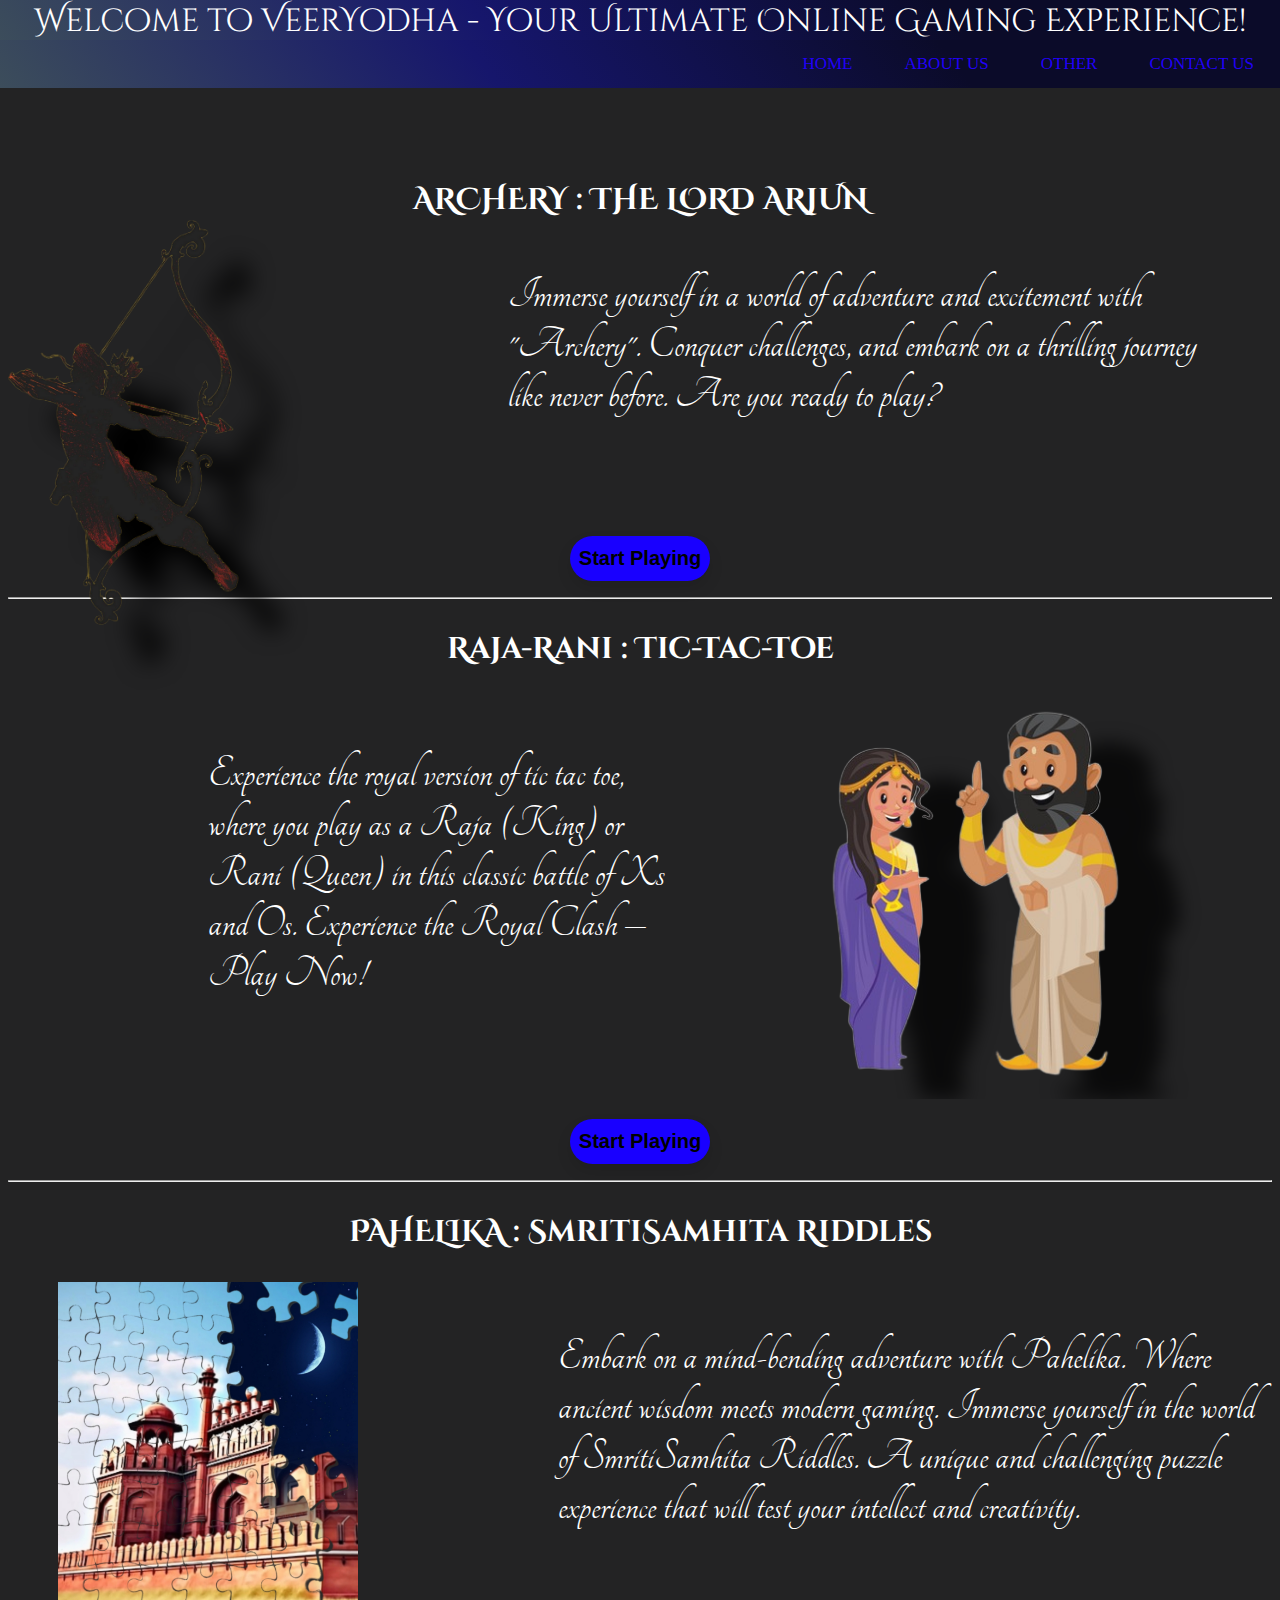
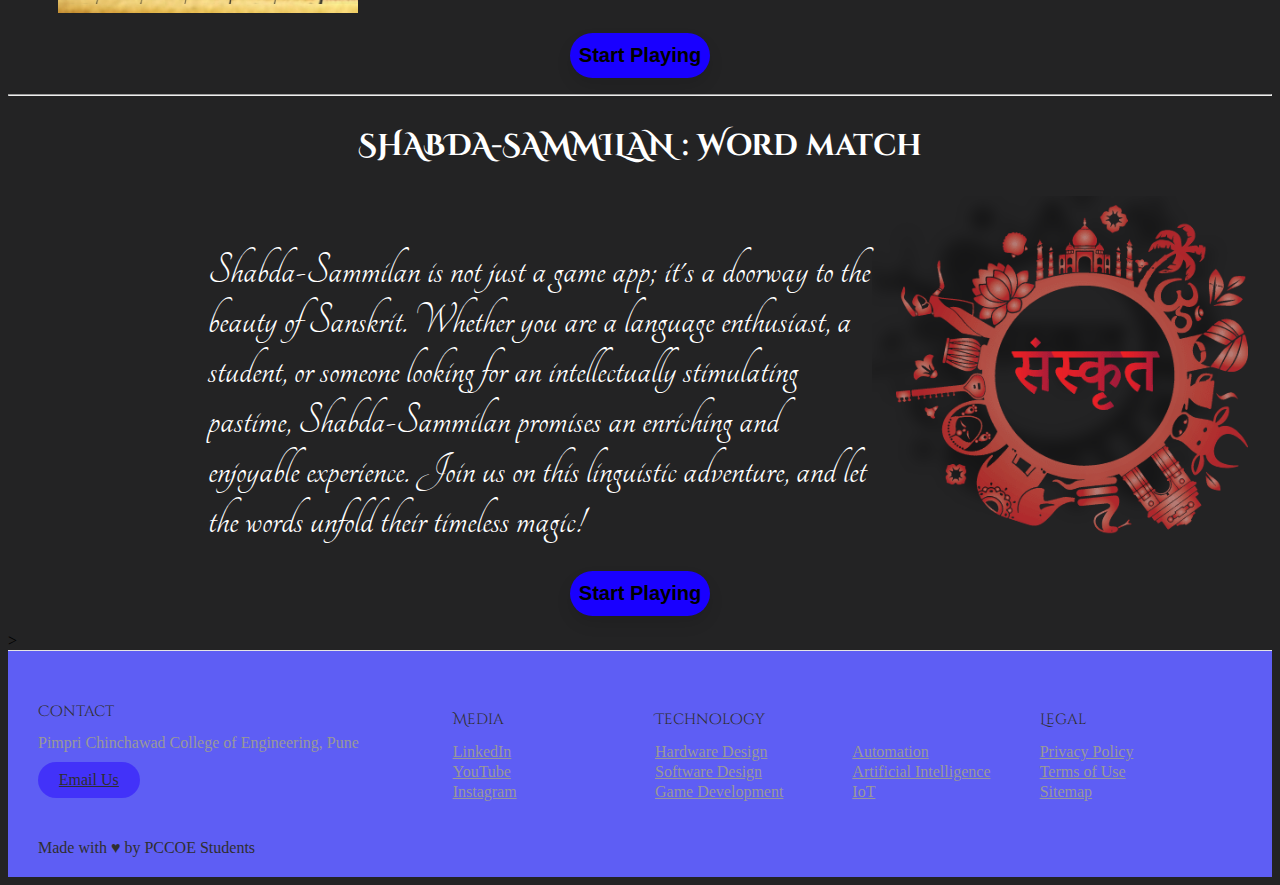
==== commit cd8e2680: "Add files via upload" ====
--- a/index.html
+++ b/index.html
@@ -7,14 +7,14 @@
     
     <link rel="stylesheet" href="./style.css">
     <link rel="preconnect" href="https://fonts.googleapis.com">
-<link rel="preconnect" href="https://fonts.gstatic.com" crossorigin>
-<link href="https://fonts.googleapis.com/css2?family=Tangerine:wght@400;700&display=swap" rel="stylesheet">
-<link rel="preconnect" href="https://fonts.googleapis.com">
-<link rel="preconnect" href="https://fonts.gstatic.com" crossorigin>
-<link href="https://fonts.googleapis.com/css2?family=Cinzel+Decorative:wght@400;700;900&display=swap" rel="stylesheet">
-<link rel="preconnect" href="https://fonts.googleapis.com">
-<link rel="preconnect" href="https://fonts.gstatic.com" crossorigin>
-<link href="https://fonts.googleapis.com/css2?family=Cinzel+Decorative:wght@400;700;900&family=Cinzel:wght@400..900&display=swap" rel="stylesheet">
+    <link rel="preconnect" href="https://fonts.gstatic.com" crossorigin>
+    <link href="https://fonts.googleapis.com/css2?family=Tangerine:wght@400;700&display=swap" rel="stylesheet">
+    <link rel="preconnect" href="https://fonts.googleapis.com">
+    <link rel="preconnect" href="https://fonts.gstatic.com" crossorigin>
+    <link href="https://fonts.googleapis.com/css2?family=Cinzel+Decorative:wght@400;700;900&display=swap" rel="stylesheet">
+    <link rel="preconnect" href="https://fonts.googleapis.com">
+    <link rel="preconnect" href="https://fonts.gstatic.com" crossorigin>
+    <link href="https://fonts.googleapis.com/css2?family=Cinzel+Decorative:wght@400;700;900&family=Cinzel:wght@400..900&display=swap" rel="stylesheet">
 </head>
 
 <body >
@@ -93,7 +93,6 @@
         <a href="./archary.html" target="_blank"> 
             <p style="text-align:center"><button type="button" class="button4" >Start Playing</button></p>
         </a>
-        <hr>
     </div>
 
 >
@@ -117,15 +116,15 @@
 
       <ul class="nav__ul">
         <li>
-          <a href="#">GitHub</a>
+          <a href="https://www.linkedin.com/in/vikas-shirsath-464453290/">LinkedIn</a>
         </li>
 
         <li>
-          <a href="#">YouTube</a>
+          <a href="https://www.youtube.com/@vikasshirsath3494">YouTube</a>
         </li>
             
         <li>
-          <a href="#">Instagram</a>
+          <a href="https://www.instagram.com/vikas_._shirsath/">Instagram</a>
         </li>
       </ul>
     </li>
--- a/style.css
+++ b/style.css
@@ -227,7 +227,7 @@
   flex-flow: row wrap;
   padding: 30px 30px 20px 30px;
   color: #2f2f2f;
-  background-color: rgb(81, 81, 82);
+  background-color: rgb(94, 94, 244);
   border-top: 1px solid #e5e5e5;
 }
 
@@ -269,7 +269,7 @@
   justify-content: center;
   height: 36px;
   max-width: max-content;
-  background-color: rgb(33, 33, 33, 0.07);
+  background-color: rgba(34, 0, 255, 0.462);
   border-radius: 100px;
   color: #2f2f2f;
   line-height: 0;
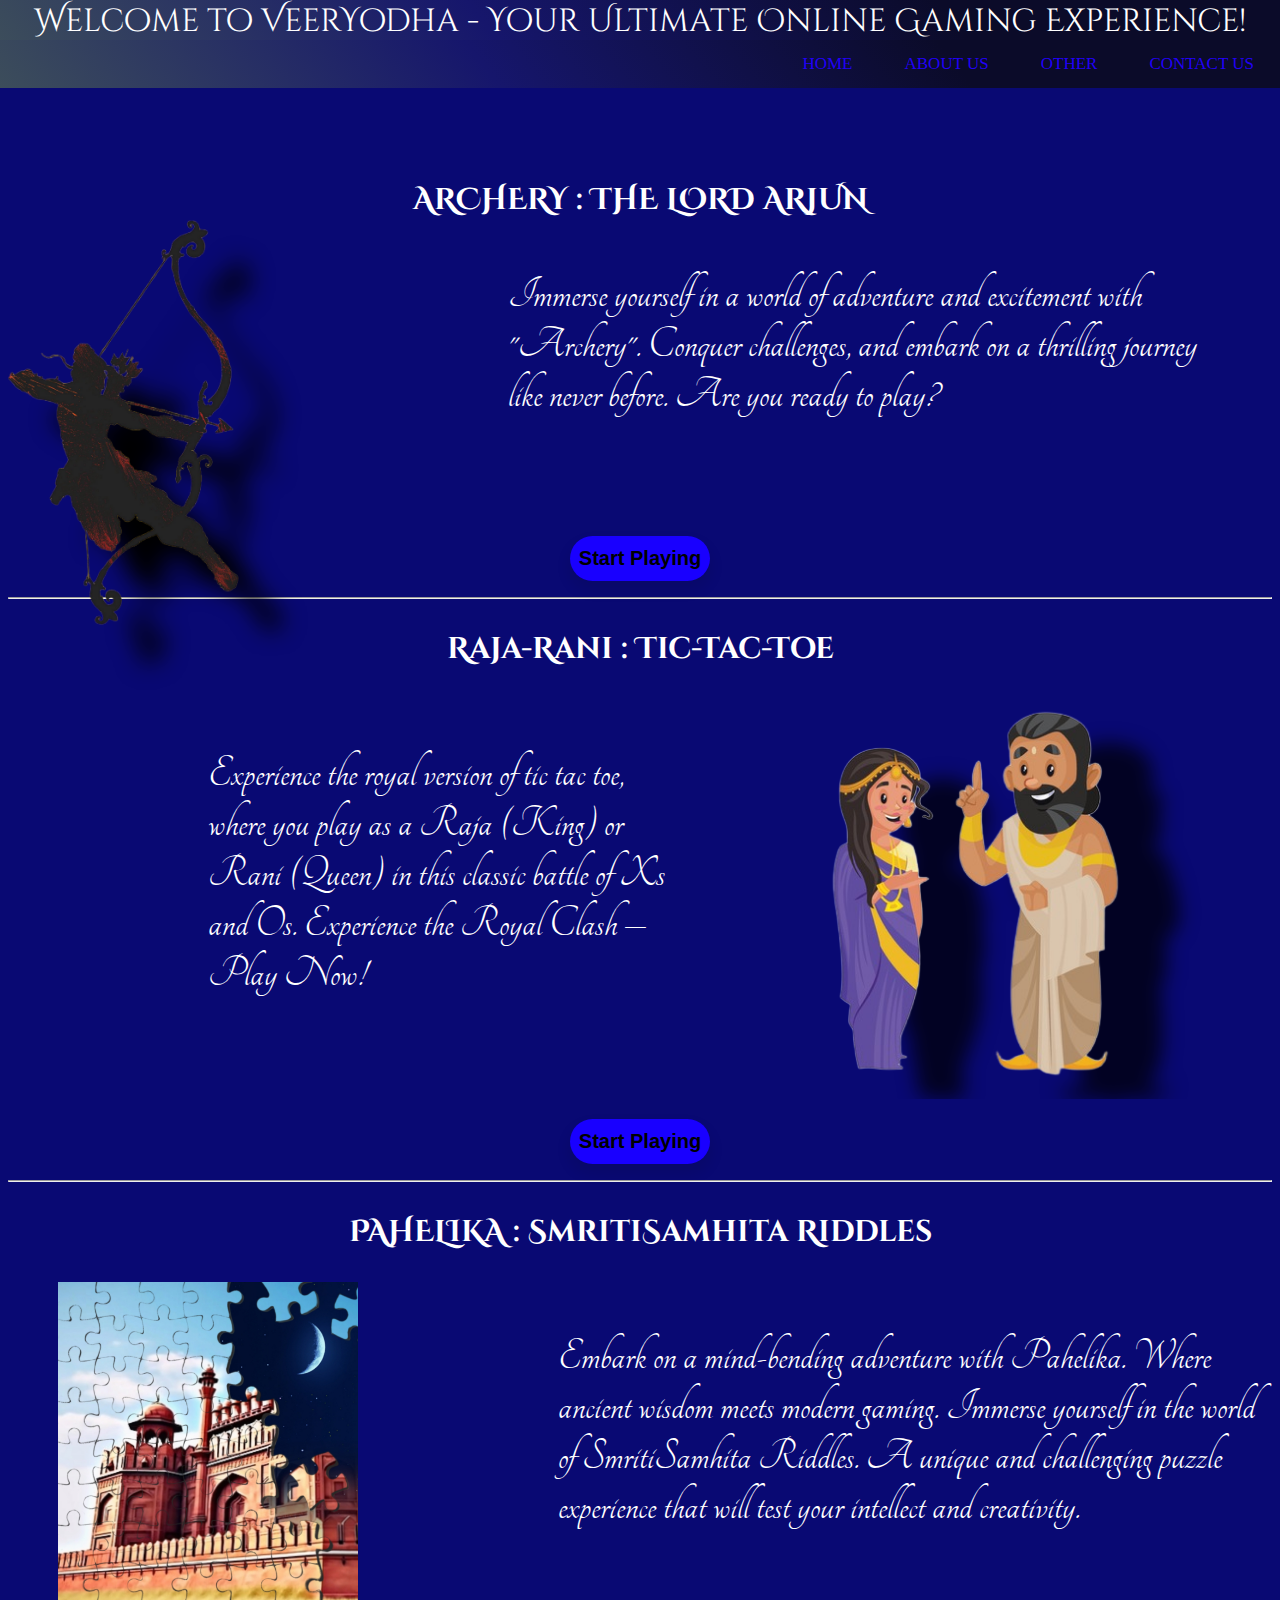
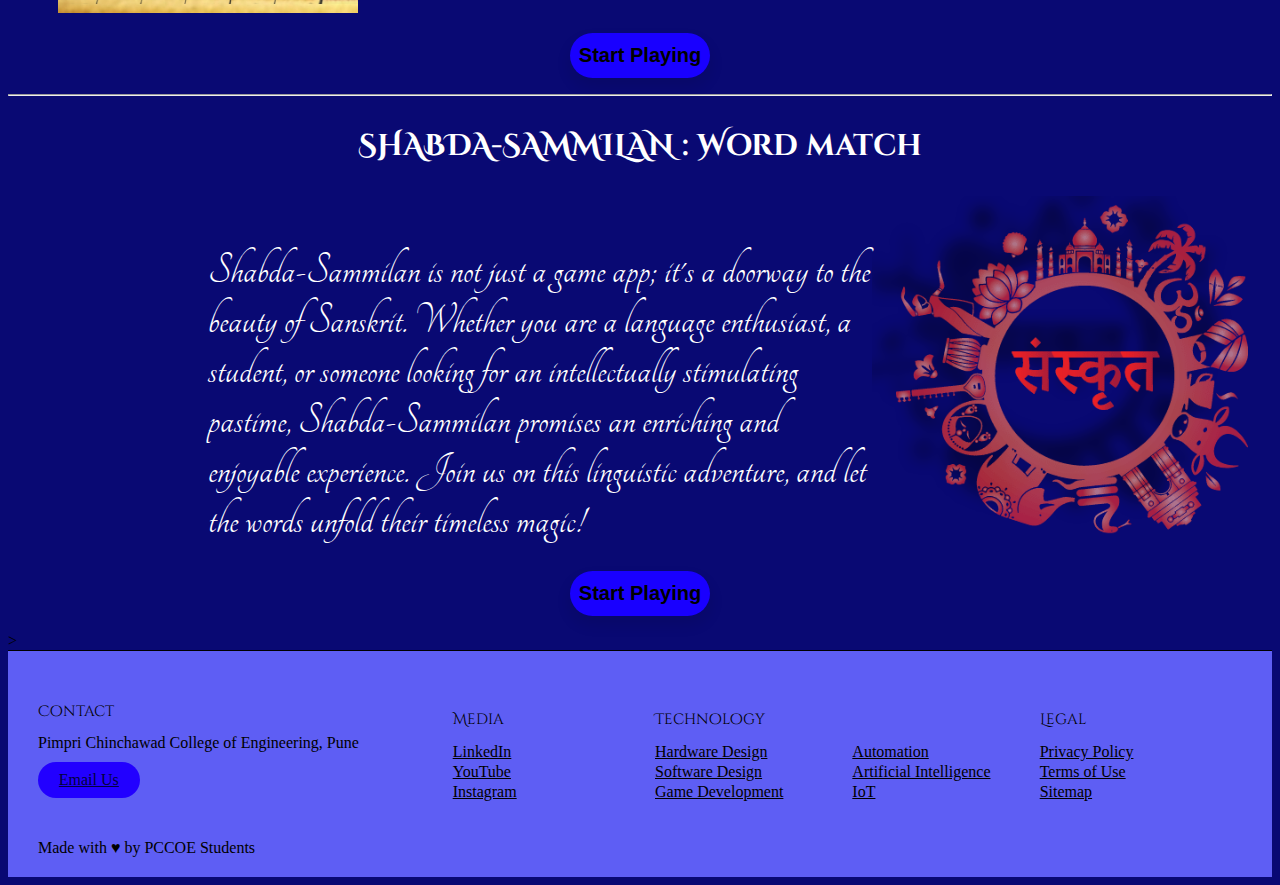
==== commit b33b139f: "Add files via upload" ====
--- a/index.html
+++ b/index.html
@@ -18,18 +18,16 @@
 </head>
 
 <body >
-  
-  
   <h1 class="name">
   Welcome to <b>VeerYodha</b> - Your Ultimate Online Gaming Experience!
   <!-- <hr style="margin: 0px;"> -->
 </h1>
   
 <nav class="topnav">
-  <a href="./index.html" target="_blank">HOME</a>
-  <a href="./about.html" target="_blank">ABOUT US</a>
-  <a href="./other.html" target="_blank">OTHER</a>
-  <a href="./contact.html" target="_blank">CONTACT US</a>
+  <a href="./index.html" >HOME</a>
+  <a href="./about.html" >ABOUT US</a>
+  <a href="./other.html">OTHER</a>
+  <a href="./contact.html">CONTACT US</a>
   <!-- <a href=""><input type="text" placeholder="Search"></a> -->
 </nav>
     <div class="archary">
@@ -57,11 +55,11 @@
                 Experience the Royal Clash – Play Now!</div>
                 <div class="rajarani"><img src="./rajarani.png" alt="Rajarani" height="400px"></div>
         </div>
-        <a href="./archary.html" target="_blank"> 
+        <a href="./rajarani.html" target="_blank"> 
             <p style="text-align:center"><button type="button" class="button2" >Start Playing</button></p>
         </a>
         <hr>
-    </div
+      </div>
 
     <div class="archary">
         <div class="arch">
@@ -71,7 +69,7 @@
             <div class="paheli" style="margin: 0px 0px 0px 50px;"><img src="./paheli.jpg" alt="Paheli" width="300"></div>
             <div class="im">Embark on a mind-bending adventure with Pahelika. Where ancient wisdom meets modern gaming. Immerse yourself in the world of SmritiSamhita Riddles. A unique and challenging puzzle experience that will test your intellect and creativity. </div>
         </div>
-        <a href="./archary.html" target="_blank"> 
+        <a href="./paheli.html" target="_blank"> 
             <p style="text-align:center"><button type="button" class="button3" >Start Playing</button></p>
         </a>
         <hr>
@@ -90,7 +88,7 @@
                 Join us on this linguistic adventure, and let the words unfold their timeless magic! </div>
                 <div class="sh"><img src="./shabd.png" alt="shabd" width="400"></div>
         </div>
-        <a href="./archary.html" target="_blank"> 
+        <a href="./shabdasammilan.html" target="_blank"> 
             <p style="text-align:center"><button type="button" class="button4" >Start Playing</button></p>
         </a>
     </div>
--- a/style.css
+++ b/style.css
@@ -1,4 +1,3 @@
-/* Add a black background color to the top navigation */
 .topnav {
   background: linear-gradient(52deg, rgba(221,249,255,1) 0%, rgba(60,77,91,1) 0%, rgba(22,22,108,1) 38%, rgba(11,11,41,1) 74%);  right: 0px;
   overflow: hidden;
@@ -26,11 +25,12 @@
   font-size: 17px;
   margin-right: 10px;
   margin-left: 10px;
+  transition: 1s;
 }
 
 /* Change the color of links on hover */
 .topnav a:hover {
-  background-color: #ddd;
+  background-color: #1901b9;
   color: black;
 }
 
@@ -212,7 +212,7 @@
 
 body{
   margin-top: 180px;
-  background: rgb(35,35,36);
+  background: rgba(4, 4, 112, 0.979);
   /* background: linear-gradient(52deg, rgba(35,35,36,1) 16%, rgba(15,15,54,1) 43%, rgba(60,77,91,1) 75%, rgba(221,249,255,1) 100%); */
   margin: none;
 }
@@ -226,9 +226,9 @@
   display: flex;
   flex-flow: row wrap;
   padding: 30px 30px 20px 30px;
-  color: #2f2f2f;
+  color: #000000;
   background-color: rgb(94, 94, 244);
-  border-top: 1px solid #e5e5e5;
+  border-top: 1px solid #000000;
 }
 
 .footer > * {
@@ -260,7 +260,7 @@
 
 .footer address {
   font-style: normal;
-  color: #999;
+  color: #000000;
 }
 
 .footer__btn {
@@ -269,9 +269,9 @@
   justify-content: center;
   height: 36px;
   max-width: max-content;
-  background-color: rgba(34, 0, 255, 0.462);
+  background-color: rgb(34, 0, 255);
   border-radius: 100px;
-  color: #2f2f2f;
+  color: #030240;
   line-height: 0;
   margin: 0.6em 0;
   font-size: 1rem;
@@ -298,7 +298,7 @@
 }
 
 .nav__ul a {
-  color: #999;
+  color: #000000;
 }
 
 .nav__ul--extra {
@@ -317,7 +317,7 @@
 } */
 
 .heart {
-  color: #2f2f2f;
+  color: #000000;
 }
 
 @media screen and (min-width: 24.375em) {
